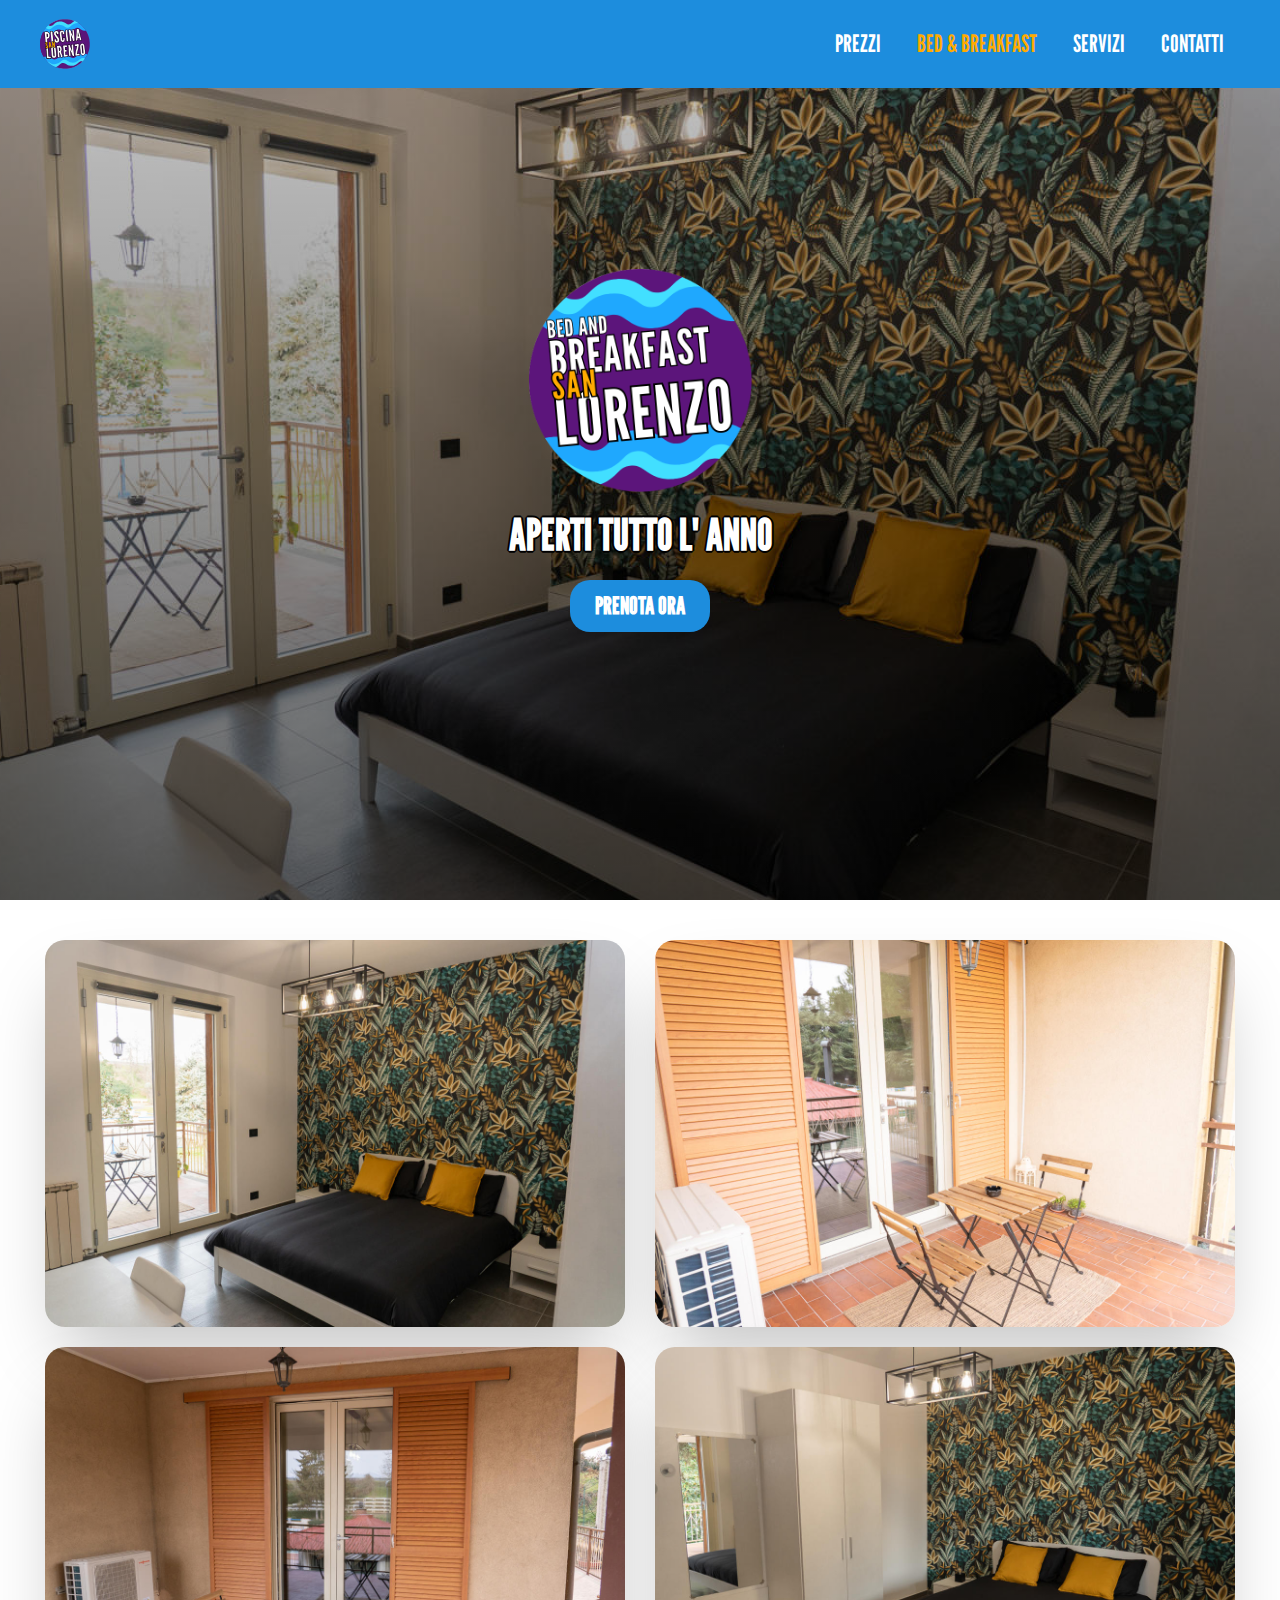
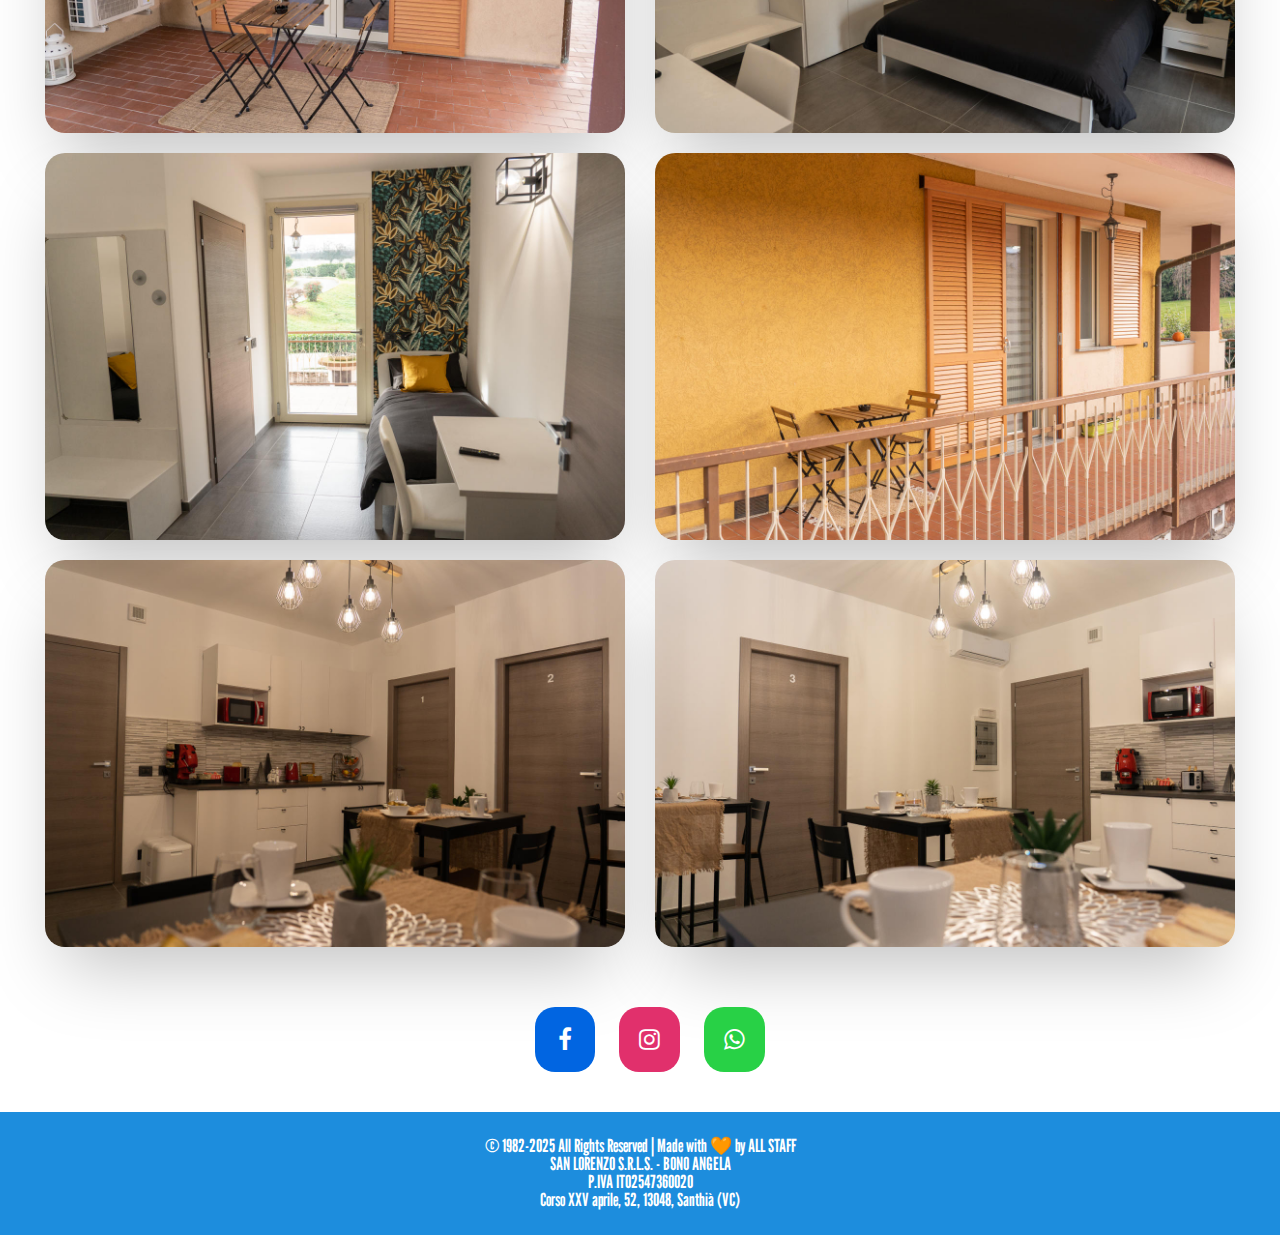
==== page/bnb.html @ 623da56b "Add files via upload" ====
<!DOCTYPE html>
<html lang="en">
<head>
  <meta charset="UTF-8">
  <meta name="viewport" content="width=device-width, initial-scale=1.0">
  <meta http-equiv="X-UA-Compatible" content="ie=edge">
  <title>Bed & Breakfast</title>
  <link rel="icon" type="image/x-icon" href="/static/favicon/favicon.ico">
  <link rel="stylesheet" href="https://cdnjs.cloudflare.com/ajax/libs/font-awesome/4.7.0/css/font-awesome.min.css">
  <link rel="stylesheet" href="/static/css/style.css">
</head>

<body>
  <header class="header">
    <div class="header__content">
      <a class="header__logo" href="/index.html">
        <img src="/static/img/Logo.svg" alt=" PISCINA SAN LORENZO">  
      </a>
      <div class="header__quick">
        <div class="icon-hamburger">
          <span></span>
          <span></span>
        </div>
    </div>
      <ul class="header__menu">
        <li><a href="/page/prezzi.html">PREZZI</a></li>
        <li><a style="color: #FFAB00ff;"href="/page/bnb.html">BED & BREAKFAST</a></li>
        <li><a href="/page/servizi.html">SERVIZI</a></li>
        <li><a href="/page/contatti.html">CONTATTI</a></li>
      </ul>
    </div>
  </header>

  <div class="cover__hero" style="background-image:linear-gradient(to bottom, rgba(0,0,0,0.2), rgba(0,0,0,0.6)), url('/static/img/BnB/Camera_3/C3_1.jpg');">
    <div class="cover__content__hero">
      <div class="grid">
        <div class="col-100 text-center">
          <img src="/static/img/logo/Logo_BnB.png" alt="" class="img-res">
          <h3>APERTI TUTTO L' ANNO</h3>
          <a href="https://www.bed-and-breakfast.it/it/piemonte/piscina-san-lorenzo-santhia/58315?refresh" class="button">PRENOTA ORA</a>
        </div>
      </div>
    </div>
  </div>

  <div class="grid pt-3">
    <div class="col-50">
      <img src="/static/img/BnB/Camera_3/C3_1.jpg" alt="" class="img-res round">
    </div>
    <div class="col-50">
      <img src="/static/img/BnB/Camera_3/C3_2.jpg" alt="" class="img-res round">
    </div>
  </div>
  <div class="grid">
    <div class="col-50">
      <img src="/static/img/BnB/Camera_2/C2_0.jpg" alt="" class="img-res round">
    </div>
    <div class="col-50">
      <img src="/static/img/BnB/Camera_2/C2_3.jpg" alt="" class="img-res round">
    </div>
  </div>
  <div class="grid">
    <div class="col-50">
      <img src="/static/img/BnB/Camera_1/C1_2.jpg" alt="" class="img-res round">
    </div>
    <div class="col-50">
      <img src="/static/img/BnB/Camera_1/C1_5.jpg" alt="" class="img-res round">
    </div>
  </div>
  <div class="grid">
    <div class="col-50">
      <img src="/static/img/BnB/Area_Comune/AC2.jpg" alt="" class="img-res round">
    </div>
    <div class="col-50">
      <img src="/static/img/BnB/Area_Comune/AC1.jpg" alt="" class="img-res round">
    </div>
  </div>

  <div class="grid">
    <div class="col-100 text-center pt-3 pb-3">
      <a href="https://www.facebook.com/PiscinaSanLorenzo/?locale=it_IT" class="button-facebook"><i class="fa fa-facebook"></i></a>
      <a href="https://www.instagram.com/piscina_san_lorenzo/" class="button-instagram"><i class="fa fa-instagram"></i></a>
      <a href="https://api.whatsapp.com/send/?phone=393274658067&text&type=phone_number&app_absent=0"class="button-whatsapp"><i class="fa fa-whatsapp"></i></a>
    </div>
  </div>

  <footer class="footer">
    <div class="grid">
      <div class="col-100 text-center">
        <li>© 1982-2025 All Rights Reserved | Made with &#129505; by ALL STAFF</li>
        <li>SAN LORENZO S.R.L.S. - BONO ANGELA</li>
        <li>P.IVA IT02547360020</li>
        <li>Corso XXV aprile, 52, 13048, Santhià (VC)</li>
      </div>
    </div>
  </footer>

  <script> 
    let item = document.querySelector('.icon-hamburger');
    item.addEventListener("click", function() {
      document.body.classList.toggle('menu-open');
    });
  </script>

</body>
</html>
---- static/css/style.css ----
/* Reset */
body, html{ font-family: 'League Gothic', serif; line-height: 1; font-size: 24px; box-sizing: border-box;margin: 0;padding: 0;}*,*:before,*:after{ box-sizing: border-box; }h1,h2,h3,h4,h5,h6, p, ol, ul{margin: 0 0 1rem 0;padding: 0;}ol,ul{padding-left: 20px;line-height: 1.5;}img{height: auto;}h1{font-size: 4rem;} h2{font-size: 3rem;} h3{font-size: 2rem;} h4{font-size: 1rem;} h5{font-size: 0.8rem;} h6{font-size: 0.6rem;}a{text-decoration:none}

@font-face {
  font-family: League Gothic;
  src: url("/static/font/League_Gothic/LeagueGothic-Regular.ttf");
}

/* ! Color Palette*/

/*
--indigo: #5C157Bff;
--black: #000001ff;
--vivid-sky-blue: #42DFFFff;
--argentinian-blue: #1FA8FEff;
--white: #FEFEFEff;
--orange-web: #FFAB00ff;
*/

/* Menu */
:root { --blu: #1d8ddd; --menu-bg: #1d8ddd; --menu-color: #000001ff;--vivid-sky-blue: #42DFFFff; --argentinian-blue: #1FA8FEff; --white: #fff;  --title: #FFAB00ff; --black: #000001ff;}


.header{ background-color: var(--menu-bg); position: fixed; top:0;  left:0; z-index: 9999; width: 100%; padding: 10px 15px; }
.header__content{max-width: 1200px;width: 100%;margin: 0 auto; display: flex;justify-content: space-between;}

.header__logo,
.header__quick{display: flex; align-items: center;color:var(--menu-color)}
.header__logo img{max-height: 50px;}

.header__menu{padding: 0;margin: 0;}
.header__menu li{display: inline-block;}
.header__menu li a{color:var(--white); display: block;padding: 16px;font-size: 24px;}
.header__menu li a:hover{color: var(--title);}
.header__menu li a:target{color: var(--title);}

@media (max-width: 768px) {
  .header__menu{   
    position: absolute; top:60px; left:0; background-color: var(--menu-bg); width: 100%; height: 100vh;
    height: 0vh; overflow: hidden;transition: all 1s cubic-bezier(.215, .61, .355, 1);
  }

  .header__menu li{width: 100%;border-bottom: 1px solid var(--white)}
  .menu-open .header__menu{height: 100vh;padding: 3%;}

  .icon-hamburger{height: 50px;width: 40px;margin-left: 20px;padding-top: 5px;}
  .icon-hamburger span{height: 2px; width: 30px;background: var(--white);position: relative;display: block;margin-top: 11px;transition: all 0.2s cubic-bezier(.215, .61, .355, 1);}

  .menu-open .icon-hamburger span:nth-child(1){transform: rotate(45deg) translateY(9px);}
  .menu-open .icon-hamburger span:nth-child(2){transform: rotate(-45deg) translateY(-9px);}

  .header__quick{display: flex; justify-content: flex-end; width: 50%;}

}


/* ! Grid System */
.grid { margin: 0 auto; padding: 0 15px; max-width: 1250px; display: flex; flex-flow: row; flex-wrap: wrap;}
.grid--center{justify-content: center;}
.col{ flex: 1;}

[class*='col-'] { position: relative;padding: 0 15px;}
.grid .grid [class*='col-'] {padding: 0px;}

.col-20{ width: 20%; }
.col-25{ width: 25%; }
.col-30{ width: 30%; }
.col-33{ width: 33.33%; }
.col-50{ width: 50%; }
.col-70{ width: 70%; }
.col-80{ width: 80%; }
.col-100{ width: 100%; }

@media (max-width: 991px) {
  .tab-20 { width: 20%; }
  .tab-25 { width: 25%; }
  .tab-33 { width: 33.33%; }
  .tab-50 { width: 50%; }
  .tab-100 { width: 100%; }
}

@media (max-width: 768px) {
  [class*='col-'] { width: 100%;}
  .sma-20 { width: 20%; }
  .sma-25 { width: 25%; }
  .sma-33 { width: 33.33%; }
  .sma-50 { width: 50%; }
  .sma-100 { width: 100%; }
}


/* ! Title System */
h1, .text-1 {font-size: 3.5rem;margin-bottom:0.5rem}
h2, .text-2 {font-size: 2.4rem;margin-bottom:1rem}
h3, .text-3  {font-size: 1.8rem;margin-bottom:1rem}
h4, p, .text-4 {font-size: 1.2rem;margin-bottom:1rem; line-height: 1.5;}
a{color: var(--title)}

/* ! Button System */
.button { 
  font-size: 1rem; text-transform: uppercase; background: var(--menu-bg); color:var(--white); 
  text-decoration: none;padding: 14px 25px; display: inline-block;
  border-radius: 20px; font-weight: 700;
}  

.button:hover{
  background: var(--argentinian-blue); 
}

.button-small { 
  font-size: 1rem; text-transform: uppercase; background: var(--menu-bg); color:var(--white); 
  text-decoration: none;padding: 10px 20px; display: inline-block;
  border-radius: 20px; font-weight: 700;
} 

.button-whatsapp{  font-size: 1rem; text-transform: uppercase; background: #28D146; color:var(--white); 
  text-decoration: none;padding: 20px 20px; display: inline-block;
  border-radius: 20px; font-weight: 700; margin-left: 20px;

}
.button-instagram{  font-size: 1rem; text-transform: uppercase; background: #E1306C; color:var(--white); 
  text-decoration: none;padding: 20px 20px; display: inline-block;
  border-radius: 20px; font-weight: 700; margin-left: 20px;

}
.button-facebook{  font-size: 1rem; text-transform: uppercase; background: #0165E1; color:var(--white); 
  text-decoration: none;padding: 20px 23px; display: inline-block;
  border-radius: 20px; font-weight: 700; margin-left: 20px;

}

.button-whatsapp:hover,.button-facebook:hover,.button-instagram:hover{
  opacity: 0.7;
}

/* ! Helpers  */
.mt-0{margin-top: 0 }
.mt-1{margin-top: 10px}
.mt-2{margin-top: 20px}
.mt-3{margin-top: 40px}
.mt-4{margin-top: 100px }

.mb-0{margin-bottom: 0}
.mb-1{margin-bottom: 10px}
.mb-2{margin-bottom: 20px}
.mb-3{margin-bottom: 40px}
.mb-4{margin-bottom: 100px}

.p-0{padding: 0}
.p-1{padding: 10px}
.p-2{padding: 20px}
.p-3{padding: 40px}
.p-4{padding: 100px}

.pt-1{padding-top: 10px;}
.pt-3{padding-top: 20px;}
.pt-3{padding-top: 40px;}
.pt-4{padding-top: 15vh;}

.pb-1{padding-bottom: 10px;}
.pb-2{padding-bottom: 20px;}
.pb-3{padding-bottom: 40px;}
.pb-4{padding-bottom: 15vh;}

.text-center { text-align: center; }
.text-right { text-align: right; }
.text-left { text-align: left; }
.img-res { width: 100%; height: auto; margin-bottom: 20px;vertical-align: middle;}


/* ! Cover */
.cover__hero{ 
  text-align: center; padding:10px; margin:0px; min-height:100vh; width:100%; 
  display:flex; flex-direction:column; justify-content:center; 
  background-position: center center; background-size:cover;
}
.cover__hero * {color:var(--white)}
.cover__content__hero h1{color:var(--title); text-shadow: 2px 0 var(--black), -2px 0 var(--black), 0 2px var(--black), 0 -2px var(--black),  1px 1px var(--black), -1px -1px var(--black), 1px -1px var(--black), -1px 1px var(--black); }
.cover__content__hero h2{color:var(--menu-bg); text-shadow: 2px 0 var(--black), -2px 0 var(--black), 0 2px var(--black), 0 -2px var(--black),  1px 1px var(--black), -1px -1px var(--black), 1px -1px var(--black), -1px 1px var(--black); }
.cover__content__hero h3{text-shadow: 2px 0 var(--black), -2px 0 var(--black), 0 2px var(--black), 0 -2px var(--black),  1px 1px var(--black), -1px -1px var(--black), 1px -1px var(--black), -1px 1px var(--black); }
.cover__content__hero img{max-height: 25vh; max-width: 25vh;}


.cover__card{ 
  text-align: center; padding:10px; margin:0px; min-height:60vh; width:100%; 
  display:flex; flex-direction:column; justify-content:center; 
  background-position: center center; background-size:cover; margin-bottom: 20px;
}
.cover__card h3{color:var(--white);text-shadow: 2px 0 var(--black), -2px 0 var(--black), 0 2px var(--black), 0 -2px var(--black),  1px 1px var(--black), -1px -1px var(--black), 1px -1px var(--black), -1px 1px var(--black); }


.cover{ 
  text-align: center; padding:10px; margin:0px; min-height:35vh; width:100%; 
  display:flex; flex-direction:column; justify-content:center; 
  background-position: center center; background-size:cover; margin-bottom: 20px;
}
.cover * {color:var(--white);}
.cover__content {padding-top: 15vh;}
.cover__content h2{text-shadow: 2px 0 var(--black), -2px 0 var(--black), 0 2px var(--black), 0 -2px var(--black),  1px 1px var(--black), -1px -1px var(--black), 1px -1px var(--black), -1px 1px var(--black); }
.cover__content h3{text-shadow: 2px 0 var(--black), -2px 0 var(--black), 0 2px var(--black), 0 -2px var(--black),  1px 1px var(--black), -1px -1px var(--black), 1px -1px var(--black), -1px 1px var(--black); }


/* ! Card */
.card{padding:20px;	box-shadow: 0 1.5rem 3rem -0.75rem hsla(0, 0%, 0%, 0.25);
border-radius: 20px;overflow: hidden;margin: 0 15px 30px 15px; min-height: 450px}
.card__img{min-height:400px;display: block;background-position: center center; background-size:cover;margin: -20px -20px 20px -20px;}

.box{  text-align: center; padding:10px; margin:10px; min-height:10px; display:flex; flex-direction:column; justify-content:center ;}

/* ! Table */
#customers {
  border-collapse: collapse;
  width: 100%;
}

#customers td, #customers th {
  text-transform: uppercase;
  font-size: 28px;
  border: 1px solid #ddd;
  padding: 8px;
}

#customers th {
  padding-top: 12px;
  padding-bottom: 12px;
  text-align: left;
  text-transform: uppercase;
  background-color: #3a944a;
  color: white;
}

/* ! Google-maps */
iframe {
  border:0;
  box-shadow: 0 1.5rem 3rem -0.75rem hsla(0, 0%, 0%, 0.25);
  border-radius: 20px;
  width: 100%;
  height: 50vh;
}

/* ! Footer */
.footer{ background: var(--menu-bg); padding: 2%; color: var(--white) }
.footer .grid li{list-style: none;font-size: 18px;}

/* Helpers - Utility */
.img-round{ border-radius: 50%;}
.round{border-radius: 20px;	box-shadow: 0 1.5rem 3rem -0.75rem hsla(0, 0%, 0%, 0.25);}
.img-small{height: 270px;object-fit: cover;}
.ionicon{width: 20px;height: 20px;margin: 10px;}
.font-normal{font-weight: 400;}
.relative{position: relative;}
.overflow-h{overflow: hidden;}
.spacer{height: 10vh;}

/* ! Slider */
.container {
	padding: 0px;
}

.slider-wrapper {
	position: relative;
	max-width: 48rem;
	margin: 0 auto;
}

.slider {
	display: flex;
	aspect-ratio: 16 / 9;
	overflow-x: auto;
	scroll-snap-type: x mandatory;
	scroll-behavior: smooth;
	box-shadow: 0 1.5rem 3rem -0.75rem hsla(0, 0%, 0%, 0.25);
	border-radius: 20px;
	-ms-overflow-style: none; /* Hide scrollbar IE and Edge */
	scrollbar-width: none; /* Hide scrollbar Firefox */
}

/* Hide scrollbar for Chrome, Safari and Opera */
.slider::-webkit-scrollbar {
	display: none;
}

.slider img {
	flex: 1 0 100%;
	scroll-snap-align: start;
	object-fit: cover;
}

.slider-nav {
	display: flex;
	column-gap: 1rem;
	position: absolute;
	bottom: 1.25rem;
	left: 50%;
	transform: translateX(-50%);
	z-index: 1;
}

.slider-nav a {
	width: 0.5rem;
	height: 0.5rem;
	border-radius: 50%;
	background-color: #fff;
	opacity: 0.75;
	transition: opacity ease 250ms;
}

.slider-nav a:hover {
	opacity: 1;
}
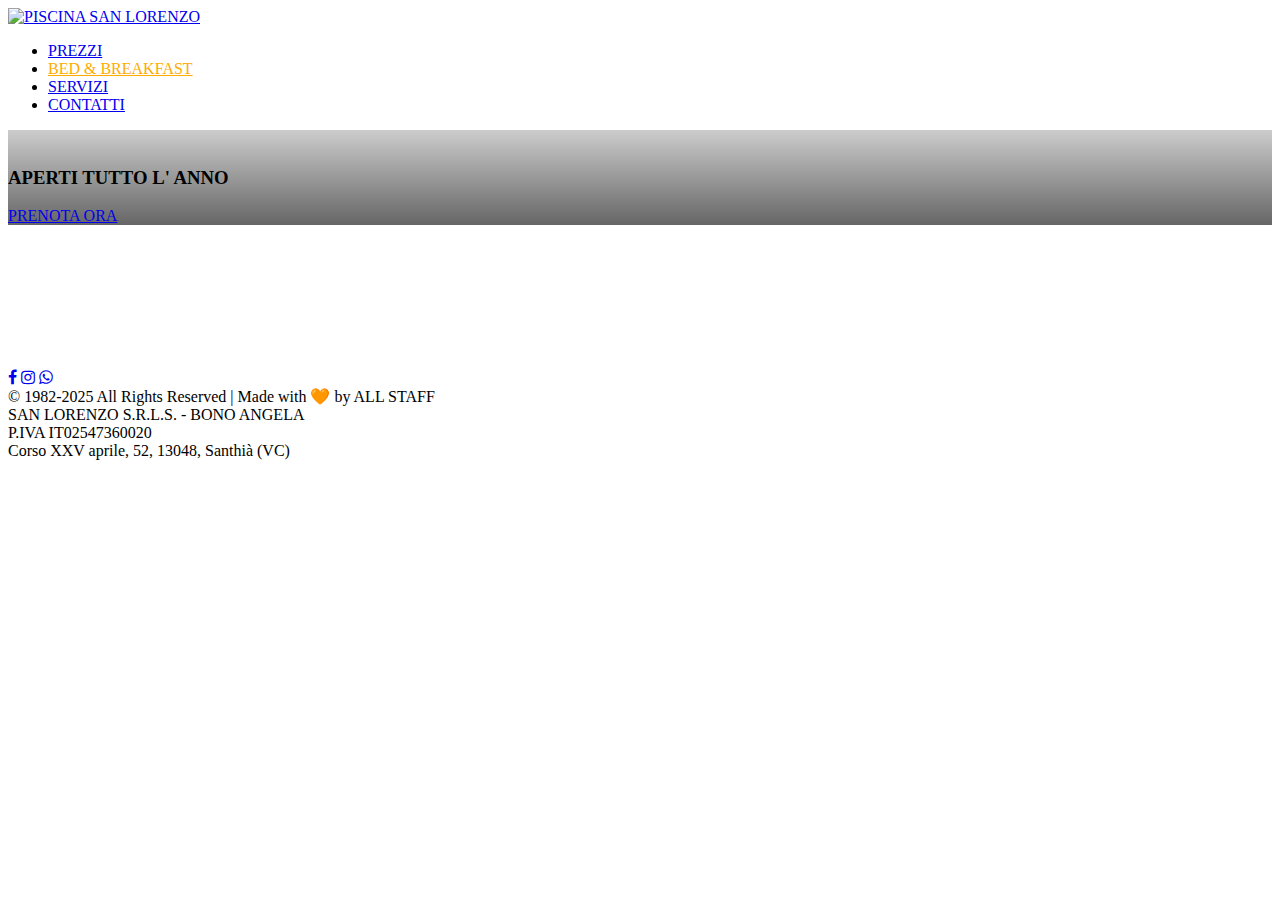
==== commit 434f73c5: "Update bnb.html" ====
--- a/page/bnb.html
+++ b/page/bnb.html
@@ -5,16 +5,16 @@
   <meta name="viewport" content="width=device-width, initial-scale=1.0">
   <meta http-equiv="X-UA-Compatible" content="ie=edge">
   <title>Bed & Breakfast</title>
-  <link rel="icon" type="image/x-icon" href="/static/favicon/favicon.ico">
+  <link rel="icon" type="image/x-icon" href="/website/static/favicon/favicon.ico">
   <link rel="stylesheet" href="https://cdnjs.cloudflare.com/ajax/libs/font-awesome/4.7.0/css/font-awesome.min.css">
-  <link rel="stylesheet" href="/static/css/style.css">
+  <link rel="stylesheet" href="/website/static/css/style.css">
 </head>
 
 <body>
   <header class="header">
     <div class="header__content">
       <a class="header__logo" href="/index.html">
-        <img src="/static/img/Logo.svg" alt=" PISCINA SAN LORENZO">  
+        <img src="/website/static/img/Logo.svg" alt=" PISCINA SAN LORENZO">  
       </a>
       <div class="header__quick">
         <div class="icon-hamburger">
@@ -23,19 +23,19 @@
         </div>
     </div>
       <ul class="header__menu">
-        <li><a href="/page/prezzi.html">PREZZI</a></li>
-        <li><a style="color: #FFAB00ff;"href="/page/bnb.html">BED & BREAKFAST</a></li>
-        <li><a href="/page/servizi.html">SERVIZI</a></li>
-        <li><a href="/page/contatti.html">CONTATTI</a></li>
+        <li><a href="/website/page/prezzi.html">PREZZI</a></li>
+        <li><a style="color: #FFAB00ff;"href="/website/page/bnb.html">BED & BREAKFAST</a></li>
+        <li><a href="/website/page/servizi.html">SERVIZI</a></li>
+        <li><a href="/website/page/contatti.html">CONTATTI</a></li>
       </ul>
     </div>
   </header>
 
-  <div class="cover__hero" style="background-image:linear-gradient(to bottom, rgba(0,0,0,0.2), rgba(0,0,0,0.6)), url('/static/img/BnB/Camera_3/C3_1.jpg');">
+  <div class="cover__hero" style="background-image:linear-gradient(to bottom, rgba(0,0,0,0.2), rgba(0,0,0,0.6)), url('/website/static/img/BnB/Camera_3/C3_1.jpg');">
     <div class="cover__content__hero">
       <div class="grid">
         <div class="col-100 text-center">
-          <img src="/static/img/logo/Logo_BnB.png" alt="" class="img-res">
+          <img src="/website/static/img/logo/Logo_BnB.png" alt="" class="img-res">
           <h3>APERTI TUTTO L' ANNO</h3>
           <a href="https://www.bed-and-breakfast.it/it/piemonte/piscina-san-lorenzo-santhia/58315?refresh" class="button">PRENOTA ORA</a>
         </div>
@@ -45,34 +45,34 @@
 
   <div class="grid pt-3">
     <div class="col-50">
-      <img src="/static/img/BnB/Camera_3/C3_1.jpg" alt="" class="img-res round">
+      <img src="/website/static/img/BnB/Camera_3/C3_1.jpg" alt="" class="img-res round">
     </div>
     <div class="col-50">
-      <img src="/static/img/BnB/Camera_3/C3_2.jpg" alt="" class="img-res round">
+      <img src="/website/static/img/BnB/Camera_3/C3_2.jpg" alt="" class="img-res round">
     </div>
   </div>
   <div class="grid">
     <div class="col-50">
-      <img src="/static/img/BnB/Camera_2/C2_0.jpg" alt="" class="img-res round">
+      <img src="/website/static/img/BnB/Camera_2/C2_0.jpg" alt="" class="img-res round">
     </div>
     <div class="col-50">
-      <img src="/static/img/BnB/Camera_2/C2_3.jpg" alt="" class="img-res round">
+      <img src="/website/static/img/BnB/Camera_2/C2_3.jpg" alt="" class="img-res round">
     </div>
   </div>
   <div class="grid">
     <div class="col-50">
-      <img src="/static/img/BnB/Camera_1/C1_2.jpg" alt="" class="img-res round">
+      <img src="/website/static/img/BnB/Camera_1/C1_2.jpg" alt="" class="img-res round">
     </div>
     <div class="col-50">
-      <img src="/static/img/BnB/Camera_1/C1_5.jpg" alt="" class="img-res round">
+      <img src="/website/static/img/BnB/Camera_1/C1_5.jpg" alt="" class="img-res round">
     </div>
   </div>
   <div class="grid">
     <div class="col-50">
-      <img src="/static/img/BnB/Area_Comune/AC2.jpg" alt="" class="img-res round">
+      <img src="/website/static/img/BnB/Area_Comune/AC2.jpg" alt="" class="img-res round">
     </div>
     <div class="col-50">
-      <img src="/static/img/BnB/Area_Comune/AC1.jpg" alt="" class="img-res round">
+      <img src="/website/static/img/BnB/Area_Comune/AC1.jpg" alt="" class="img-res round">
     </div>
   </div>
 
@@ -103,4 +103,4 @@
   </script>
 
 </body>
-</html>+</html>
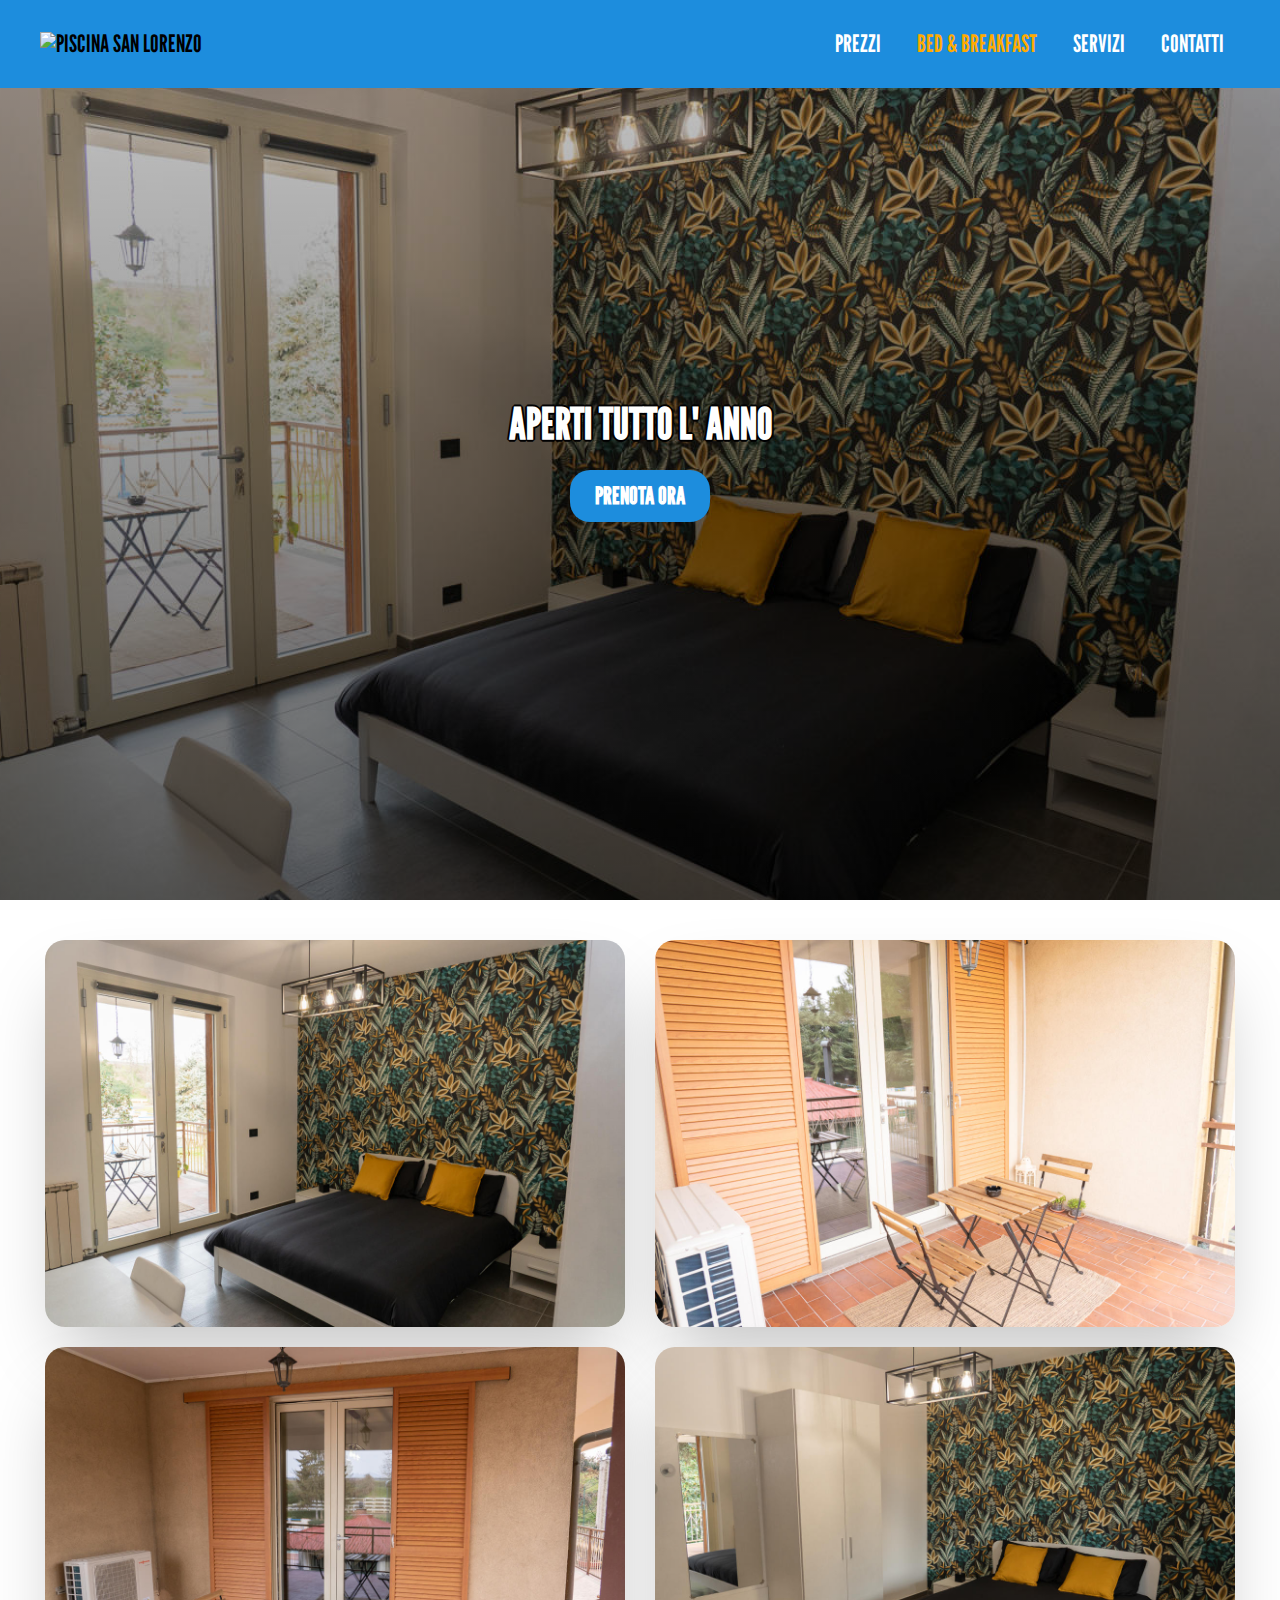
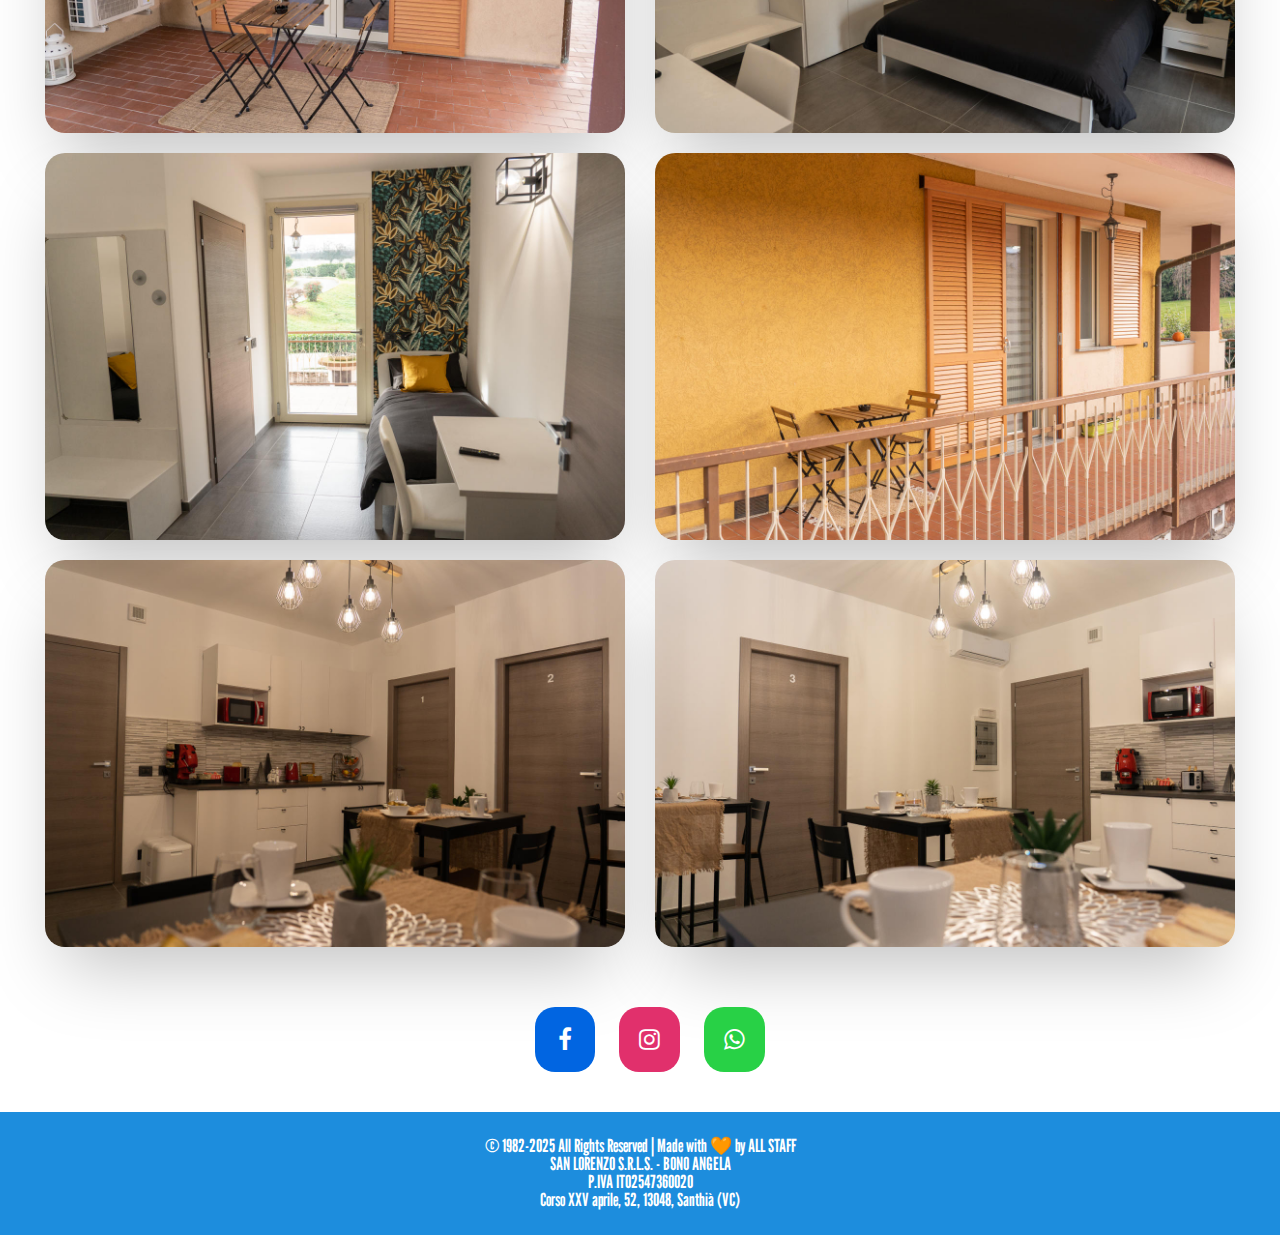
==== commit 0dc03732: "Update bnb.html" ====
--- a/page/bnb.html
+++ b/page/bnb.html
@@ -5,9 +5,9 @@
   <meta name="viewport" content="width=device-width, initial-scale=1.0">
   <meta http-equiv="X-UA-Compatible" content="ie=edge">
   <title>Bed & Breakfast</title>
-  <link rel="icon" type="image/x-icon" href="/website/static/favicon/favicon.ico">
+  <link rel="icon" type="image/x-icon" href="/static/favicon/favicon.ico">
   <link rel="stylesheet" href="https://cdnjs.cloudflare.com/ajax/libs/font-awesome/4.7.0/css/font-awesome.min.css">
-  <link rel="stylesheet" href="/website/static/css/style.css">
+  <link rel="stylesheet" href="/static/css/style.css">
 </head>
 
 <body>
@@ -23,15 +23,15 @@
         </div>
     </div>
       <ul class="header__menu">
-        <li><a href="/website/page/prezzi.html">PREZZI</a></li>
-        <li><a style="color: #FFAB00ff;"href="/website/page/bnb.html">BED & BREAKFAST</a></li>
-        <li><a href="/website/page/servizi.html">SERVIZI</a></li>
-        <li><a href="/website/page/contatti.html">CONTATTI</a></li>
+        <li><a href="/page/prezzi.html">PREZZI</a></li>
+        <li><a style="color: #FFAB00ff;"href="/page/bnb.html">BED & BREAKFAST</a></li>
+        <li><a href="/page/servizi.html">SERVIZI</a></li>
+        <li><a href="/page/contatti.html">CONTATTI</a></li>
       </ul>
     </div>
   </header>
 
-  <div class="cover__hero" style="background-image:linear-gradient(to bottom, rgba(0,0,0,0.2), rgba(0,0,0,0.6)), url('/website/static/img/BnB/Camera_3/C3_1.jpg');">
+  <div class="cover__hero" style="background-image:linear-gradient(to bottom, rgba(0,0,0,0.2), rgba(0,0,0,0.6)), url('/static/img/BnB/Camera_3/C3_1.jpg');">
     <div class="cover__content__hero">
       <div class="grid">
         <div class="col-100 text-center">
@@ -45,34 +45,34 @@
 
   <div class="grid pt-3">
     <div class="col-50">
-      <img src="/website/static/img/BnB/Camera_3/C3_1.jpg" alt="" class="img-res round">
+      <img src="/static/img/BnB/Camera_3/C3_1.jpg" alt="" class="img-res round">
     </div>
     <div class="col-50">
-      <img src="/website/static/img/BnB/Camera_3/C3_2.jpg" alt="" class="img-res round">
+      <img src="/static/img/BnB/Camera_3/C3_2.jpg" alt="" class="img-res round">
     </div>
   </div>
   <div class="grid">
     <div class="col-50">
-      <img src="/website/static/img/BnB/Camera_2/C2_0.jpg" alt="" class="img-res round">
+      <img src="/static/img/BnB/Camera_2/C2_0.jpg" alt="" class="img-res round">
     </div>
     <div class="col-50">
-      <img src="/website/static/img/BnB/Camera_2/C2_3.jpg" alt="" class="img-res round">
+      <img src="/static/img/BnB/Camera_2/C2_3.jpg" alt="" class="img-res round">
     </div>
   </div>
   <div class="grid">
     <div class="col-50">
-      <img src="/website/static/img/BnB/Camera_1/C1_2.jpg" alt="" class="img-res round">
+      <img src="/static/img/BnB/Camera_1/C1_2.jpg" alt="" class="img-res round">
     </div>
     <div class="col-50">
-      <img src="/website/static/img/BnB/Camera_1/C1_5.jpg" alt="" class="img-res round">
+      <img src="/static/img/BnB/Camera_1/C1_5.jpg" alt="" class="img-res round">
     </div>
   </div>
   <div class="grid">
     <div class="col-50">
-      <img src="/website/static/img/BnB/Area_Comune/AC2.jpg" alt="" class="img-res round">
+      <img src="/static/img/BnB/Area_Comune/AC2.jpg" alt="" class="img-res round">
     </div>
     <div class="col-50">
-      <img src="/website/static/img/BnB/Area_Comune/AC1.jpg" alt="" class="img-res round">
+      <img src="/static/img/BnB/Area_Comune/AC1.jpg" alt="" class="img-res round">
     </div>
   </div>
 
--- a/static/css/style.css
+++ b/static/css/style.css
@@ -0,0 +1,310 @@
+/* Reset */
+body, html{ font-family: 'League Gothic', serif; line-height: 1; font-size: 24px; box-sizing: border-box;margin: 0;padding: 0;}*,*:before,*:after{ box-sizing: border-box; }h1,h2,h3,h4,h5,h6, p, ol, ul{margin: 0 0 1rem 0;padding: 0;}ol,ul{padding-left: 20px;line-height: 1.5;}img{height: auto;}h1{font-size: 4rem;} h2{font-size: 3rem;} h3{font-size: 2rem;} h4{font-size: 1rem;} h5{font-size: 0.8rem;} h6{font-size: 0.6rem;}a{text-decoration:none}
+
+@font-face {
+  font-family: League Gothic;
+  src: url("/static/font/League_Gothic/LeagueGothic-Regular.ttf");
+}
+
+/* ! Color Palette*/
+
+/*
+--indigo: #5C157Bff;
+--black: #000001ff;
+--vivid-sky-blue: #42DFFFff;
+--argentinian-blue: #1FA8FEff;
+--white: #FEFEFEff;
+--orange-web: #FFAB00ff;
+*/
+
+/* Menu */
+:root { --blu: #1d8ddd; --menu-bg: #1d8ddd; --menu-color: #000001ff;--vivid-sky-blue: #42DFFFff; --argentinian-blue: #1FA8FEff; --white: #fff;  --title: #FFAB00ff; --black: #000001ff;}
+
+
+.header{ background-color: var(--menu-bg); position: fixed; top:0;  left:0; z-index: 9999; width: 100%; padding: 10px 15px; }
+.header__content{max-width: 1200px;width: 100%;margin: 0 auto; display: flex;justify-content: space-between;}
+
+.header__logo,
+.header__quick{display: flex; align-items: center;color:var(--menu-color)}
+.header__logo img{max-height: 50px;}
+
+.header__menu{padding: 0;margin: 0;}
+.header__menu li{display: inline-block;}
+.header__menu li a{color:var(--white); display: block;padding: 16px;font-size: 24px;}
+.header__menu li a:hover{color: var(--title);}
+.header__menu li a:target{color: var(--title);}
+
+@media (max-width: 768px) {
+  .header__menu{   
+    position: absolute; top:60px; left:0; background-color: var(--menu-bg); width: 100%; height: 100vh;
+    height: 0vh; overflow: hidden;transition: all 1s cubic-bezier(.215, .61, .355, 1);
+  }
+
+  .header__menu li{width: 100%;border-bottom: 1px solid var(--white)}
+  .menu-open .header__menu{height: 100vh;padding: 3%;}
+
+  .icon-hamburger{height: 50px;width: 40px;margin-left: 20px;padding-top: 5px;}
+  .icon-hamburger span{height: 2px; width: 30px;background: var(--white);position: relative;display: block;margin-top: 11px;transition: all 0.2s cubic-bezier(.215, .61, .355, 1);}
+
+  .menu-open .icon-hamburger span:nth-child(1){transform: rotate(45deg) translateY(9px);}
+  .menu-open .icon-hamburger span:nth-child(2){transform: rotate(-45deg) translateY(-9px);}
+
+  .header__quick{display: flex; justify-content: flex-end; width: 50%;}
+
+}
+
+
+/* ! Grid System */
+.grid { margin: 0 auto; padding: 0 15px; max-width: 1250px; display: flex; flex-flow: row; flex-wrap: wrap;}
+.grid--center{justify-content: center;}
+.col{ flex: 1;}
+
+[class*='col-'] { position: relative;padding: 0 15px;}
+.grid .grid [class*='col-'] {padding: 0px;}
+
+.col-20{ width: 20%; }
+.col-25{ width: 25%; }
+.col-30{ width: 30%; }
+.col-33{ width: 33.33%; }
+.col-50{ width: 50%; }
+.col-70{ width: 70%; }
+.col-80{ width: 80%; }
+.col-100{ width: 100%; }
+
+@media (max-width: 991px) {
+  .tab-20 { width: 20%; }
+  .tab-25 { width: 25%; }
+  .tab-33 { width: 33.33%; }
+  .tab-50 { width: 50%; }
+  .tab-100 { width: 100%; }
+}
+
+@media (max-width: 768px) {
+  [class*='col-'] { width: 100%;}
+  .sma-20 { width: 20%; }
+  .sma-25 { width: 25%; }
+  .sma-33 { width: 33.33%; }
+  .sma-50 { width: 50%; }
+  .sma-100 { width: 100%; }
+}
+
+
+/* ! Title System */
+h1, .text-1 {font-size: 3.5rem;margin-bottom:0.5rem}
+h2, .text-2 {font-size: 2.4rem;margin-bottom:1rem}
+h3, .text-3  {font-size: 1.8rem;margin-bottom:1rem}
+h4, p, .text-4 {font-size: 1.2rem;margin-bottom:1rem; line-height: 1.5;}
+a{color: var(--title)}
+
+/* ! Button System */
+.button { 
+  font-size: 1rem; text-transform: uppercase; background: var(--menu-bg); color:var(--white); 
+  text-decoration: none;padding: 14px 25px; display: inline-block;
+  border-radius: 20px; font-weight: 700;
+}  
+
+.button:hover{
+  background: var(--argentinian-blue); 
+}
+
+.button-small { 
+  font-size: 1rem; text-transform: uppercase; background: var(--menu-bg); color:var(--white); 
+  text-decoration: none;padding: 10px 20px; display: inline-block;
+  border-radius: 20px; font-weight: 700;
+} 
+
+.button-whatsapp{  font-size: 1rem; text-transform: uppercase; background: #28D146; color:var(--white); 
+  text-decoration: none;padding: 20px 20px; display: inline-block;
+  border-radius: 20px; font-weight: 700; margin-left: 20px;
+
+}
+.button-instagram{  font-size: 1rem; text-transform: uppercase; background: #E1306C; color:var(--white); 
+  text-decoration: none;padding: 20px 20px; display: inline-block;
+  border-radius: 20px; font-weight: 700; margin-left: 20px;
+
+}
+.button-facebook{  font-size: 1rem; text-transform: uppercase; background: #0165E1; color:var(--white); 
+  text-decoration: none;padding: 20px 23px; display: inline-block;
+  border-radius: 20px; font-weight: 700; margin-left: 20px;
+
+}
+
+.button-whatsapp:hover,.button-facebook:hover,.button-instagram:hover{
+  opacity: 0.7;
+}
+
+/* ! Helpers  */
+.mt-0{margin-top: 0 }
+.mt-1{margin-top: 10px}
+.mt-2{margin-top: 20px}
+.mt-3{margin-top: 40px}
+.mt-4{margin-top: 100px }
+
+.mb-0{margin-bottom: 0}
+.mb-1{margin-bottom: 10px}
+.mb-2{margin-bottom: 20px}
+.mb-3{margin-bottom: 40px}
+.mb-4{margin-bottom: 100px}
+
+.p-0{padding: 0}
+.p-1{padding: 10px}
+.p-2{padding: 20px}
+.p-3{padding: 40px}
+.p-4{padding: 100px}
+
+.pt-1{padding-top: 10px;}
+.pt-3{padding-top: 20px;}
+.pt-3{padding-top: 40px;}
+.pt-4{padding-top: 15vh;}
+
+.pb-1{padding-bottom: 10px;}
+.pb-2{padding-bottom: 20px;}
+.pb-3{padding-bottom: 40px;}
+.pb-4{padding-bottom: 15vh;}
+
+.text-center { text-align: center; }
+.text-right { text-align: right; }
+.text-left { text-align: left; }
+.img-res { width: 100%; height: auto; margin-bottom: 20px;vertical-align: middle;}
+
+
+/* ! Cover */
+.cover__hero{ 
+  text-align: center; padding:10px; margin:0px; min-height:100vh; width:100%; 
+  display:flex; flex-direction:column; justify-content:center; 
+  background-position: center center; background-size:cover;
+}
+.cover__hero * {color:var(--white)}
+.cover__content__hero h1{color:var(--title); text-shadow: 2px 0 var(--black), -2px 0 var(--black), 0 2px var(--black), 0 -2px var(--black),  1px 1px var(--black), -1px -1px var(--black), 1px -1px var(--black), -1px 1px var(--black); }
+.cover__content__hero h2{color:var(--menu-bg); text-shadow: 2px 0 var(--black), -2px 0 var(--black), 0 2px var(--black), 0 -2px var(--black),  1px 1px var(--black), -1px -1px var(--black), 1px -1px var(--black), -1px 1px var(--black); }
+.cover__content__hero h3{text-shadow: 2px 0 var(--black), -2px 0 var(--black), 0 2px var(--black), 0 -2px var(--black),  1px 1px var(--black), -1px -1px var(--black), 1px -1px var(--black), -1px 1px var(--black); }
+.cover__content__hero img{max-height: 25vh; max-width: 25vh;}
+
+
+.cover__card{ 
+  text-align: center; padding:10px; margin:0px; min-height:60vh; width:100%; 
+  display:flex; flex-direction:column; justify-content:center; 
+  background-position: center center; background-size:cover; margin-bottom: 20px;
+}
+.cover__card h3{color:var(--white);text-shadow: 2px 0 var(--black), -2px 0 var(--black), 0 2px var(--black), 0 -2px var(--black),  1px 1px var(--black), -1px -1px var(--black), 1px -1px var(--black), -1px 1px var(--black); }
+
+
+.cover{ 
+  text-align: center; padding:10px; margin:0px; min-height:35vh; width:100%; 
+  display:flex; flex-direction:column; justify-content:center; 
+  background-position: center center; background-size:cover; margin-bottom: 20px;
+}
+.cover * {color:var(--white);}
+.cover__content {padding-top: 15vh;}
+.cover__content h2{text-shadow: 2px 0 var(--black), -2px 0 var(--black), 0 2px var(--black), 0 -2px var(--black),  1px 1px var(--black), -1px -1px var(--black), 1px -1px var(--black), -1px 1px var(--black); }
+.cover__content h3{text-shadow: 2px 0 var(--black), -2px 0 var(--black), 0 2px var(--black), 0 -2px var(--black),  1px 1px var(--black), -1px -1px var(--black), 1px -1px var(--black), -1px 1px var(--black); }
+
+
+/* ! Card */
+.card{padding:20px;	box-shadow: 0 1.5rem 3rem -0.75rem hsla(0, 0%, 0%, 0.25);
+border-radius: 20px;overflow: hidden;margin: 0 15px 30px 15px; min-height: 450px}
+.card__img{min-height:400px;display: block;background-position: center center; background-size:cover;margin: -20px -20px 20px -20px;}
+
+.box{  text-align: center; padding:10px; margin:10px; min-height:10px; display:flex; flex-direction:column; justify-content:center ;}
+
+/* ! Table */
+#customers {
+  border-collapse: collapse;
+  width: 100%;
+}
+
+#customers td, #customers th {
+  text-transform: uppercase;
+  font-size: 28px;
+  border: 1px solid #ddd;
+  padding: 8px;
+}
+
+#customers th {
+  padding-top: 12px;
+  padding-bottom: 12px;
+  text-align: left;
+  text-transform: uppercase;
+  background-color: #3a944a;
+  color: white;
+}
+
+/* ! Google-maps */
+iframe {
+  border:0;
+  box-shadow: 0 1.5rem 3rem -0.75rem hsla(0, 0%, 0%, 0.25);
+  border-radius: 20px;
+  width: 100%;
+  height: 50vh;
+}
+
+/* ! Footer */
+.footer{ background: var(--menu-bg); padding: 2%; color: var(--white) }
+.footer .grid li{list-style: none;font-size: 18px;}
+
+/* Helpers - Utility */
+.img-round{ border-radius: 50%;}
+.round{border-radius: 20px;	box-shadow: 0 1.5rem 3rem -0.75rem hsla(0, 0%, 0%, 0.25);}
+.img-small{height: 270px;object-fit: cover;}
+.ionicon{width: 20px;height: 20px;margin: 10px;}
+.font-normal{font-weight: 400;}
+.relative{position: relative;}
+.overflow-h{overflow: hidden;}
+.spacer{height: 10vh;}
+
+/* ! Slider */
+.container {
+	padding: 0px;
+}
+
+.slider-wrapper {
+	position: relative;
+	max-width: 48rem;
+	margin: 0 auto;
+}
+
+.slider {
+	display: flex;
+	aspect-ratio: 16 / 9;
+	overflow-x: auto;
+	scroll-snap-type: x mandatory;
+	scroll-behavior: smooth;
+	box-shadow: 0 1.5rem 3rem -0.75rem hsla(0, 0%, 0%, 0.25);
+	border-radius: 20px;
+	-ms-overflow-style: none; /* Hide scrollbar IE and Edge */
+	scrollbar-width: none; /* Hide scrollbar Firefox */
+}
+
+/* Hide scrollbar for Chrome, Safari and Opera */
+.slider::-webkit-scrollbar {
+	display: none;
+}
+
+.slider img {
+	flex: 1 0 100%;
+	scroll-snap-align: start;
+	object-fit: cover;
+}
+
+.slider-nav {
+	display: flex;
+	column-gap: 1rem;
+	position: absolute;
+	bottom: 1.25rem;
+	left: 50%;
+	transform: translateX(-50%);
+	z-index: 1;
+}
+
+.slider-nav a {
+	width: 0.5rem;
+	height: 0.5rem;
+	border-radius: 50%;
+	background-color: #fff;
+	opacity: 0.75;
+	transition: opacity ease 250ms;
+}
+
+.slider-nav a:hover {
+	opacity: 1;
+}
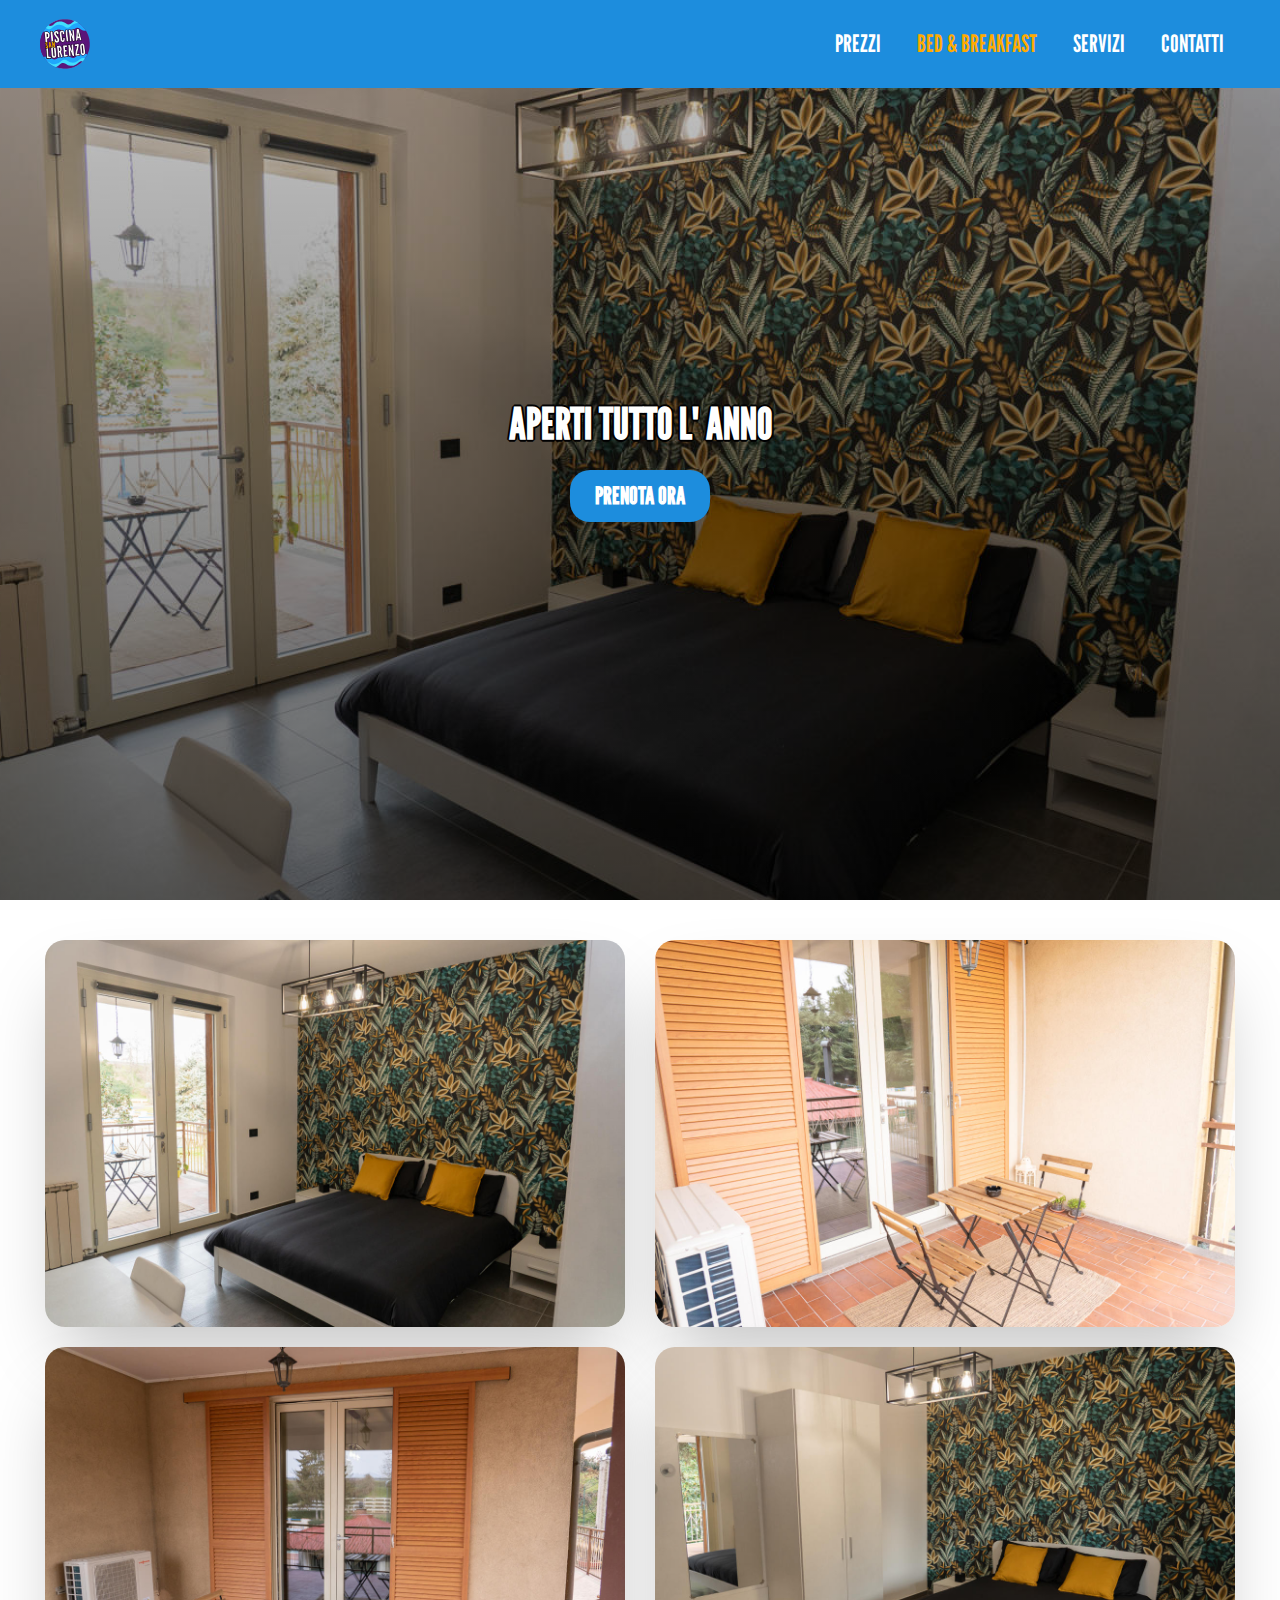
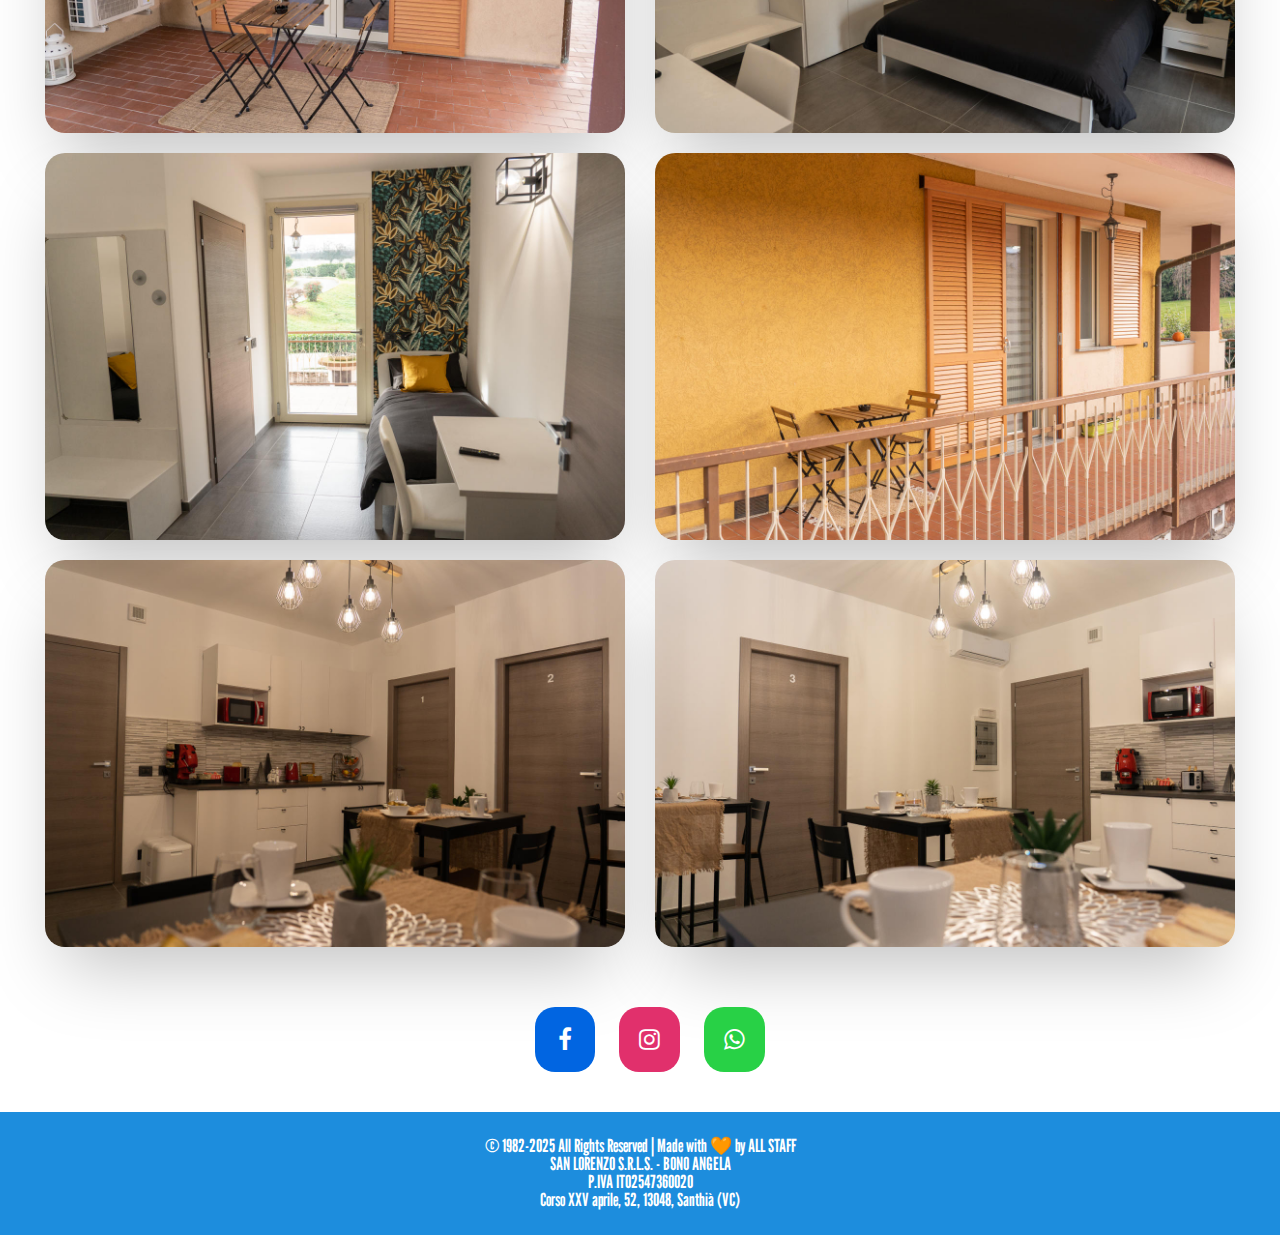
==== commit 56828242: "Update bnb.html" ====
--- a/page/bnb.html
+++ b/page/bnb.html
@@ -14,7 +14,7 @@
   <header class="header">
     <div class="header__content">
       <a class="header__logo" href="/index.html">
-        <img src="/website/static/img/Logo.svg" alt=" PISCINA SAN LORENZO">  
+        <img src="/static/img/Logo.svg" alt=" PISCINA SAN LORENZO">  
       </a>
       <div class="header__quick">
         <div class="icon-hamburger">
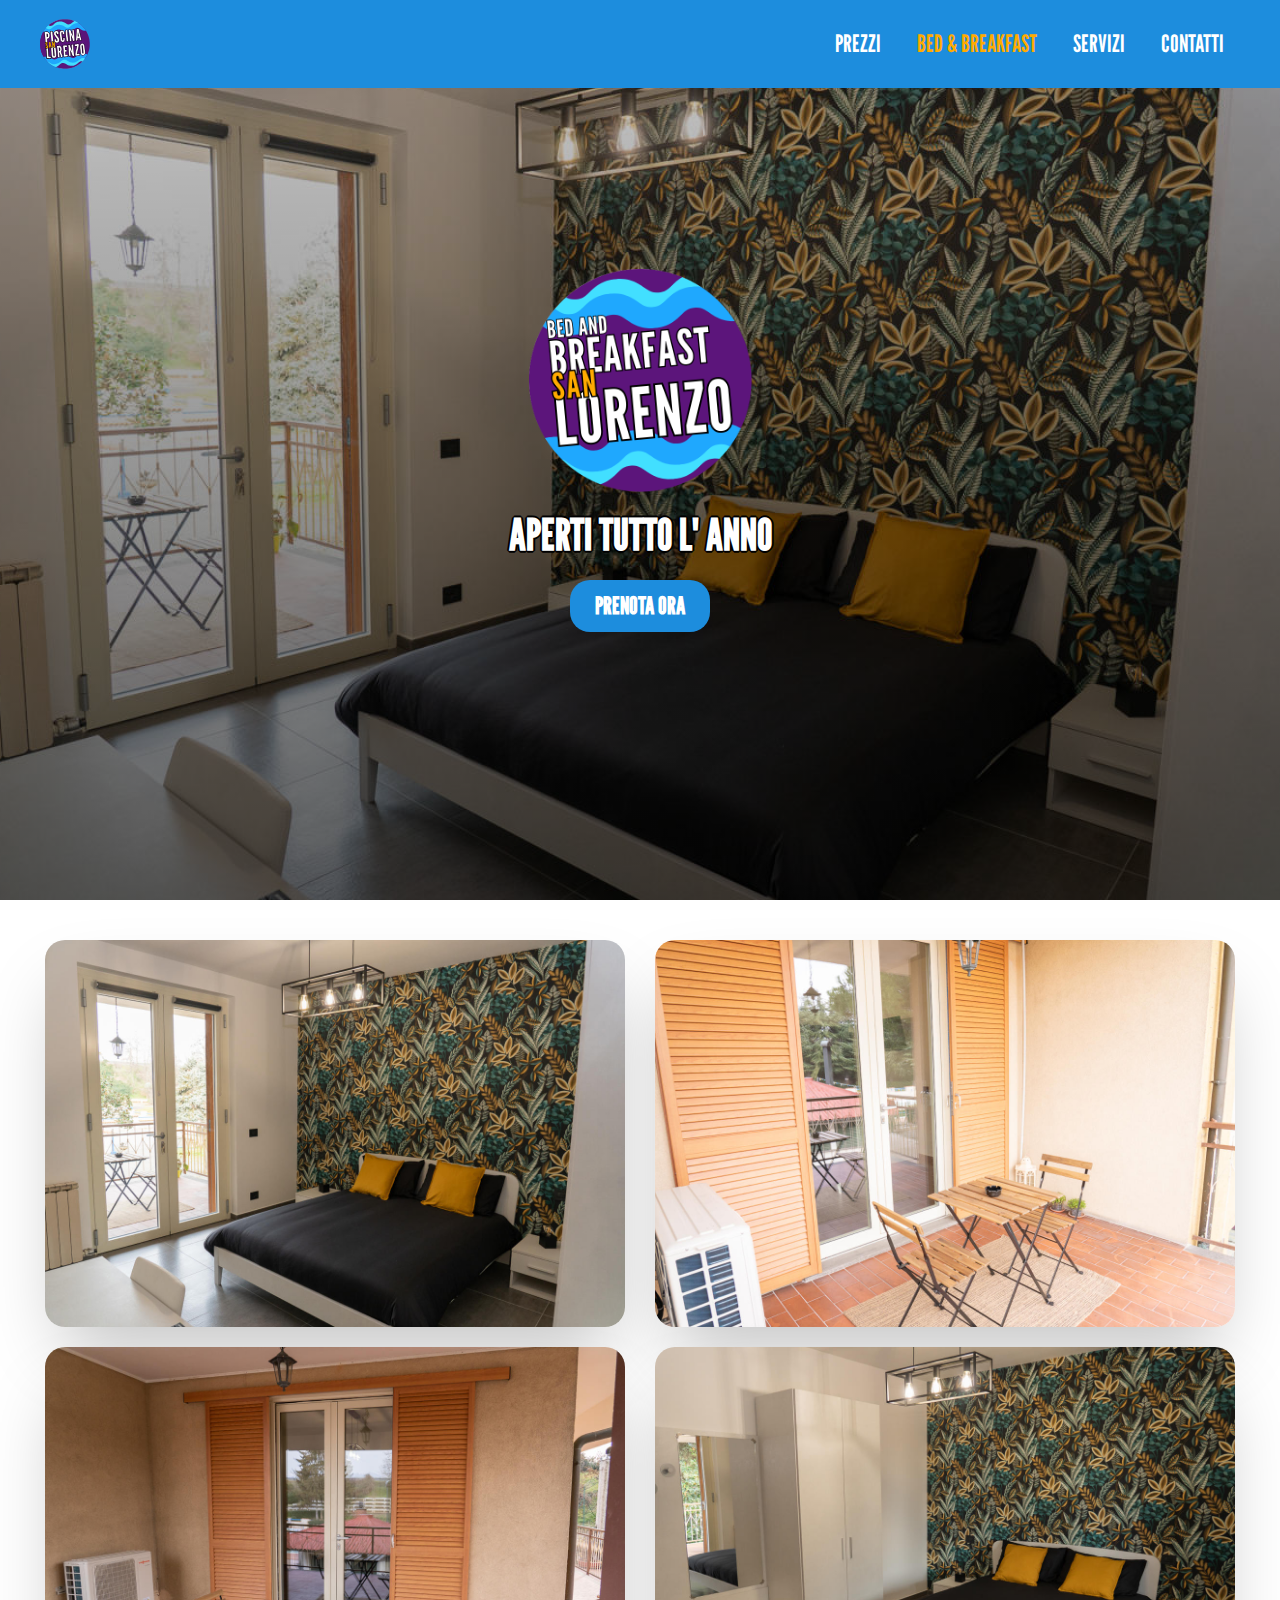
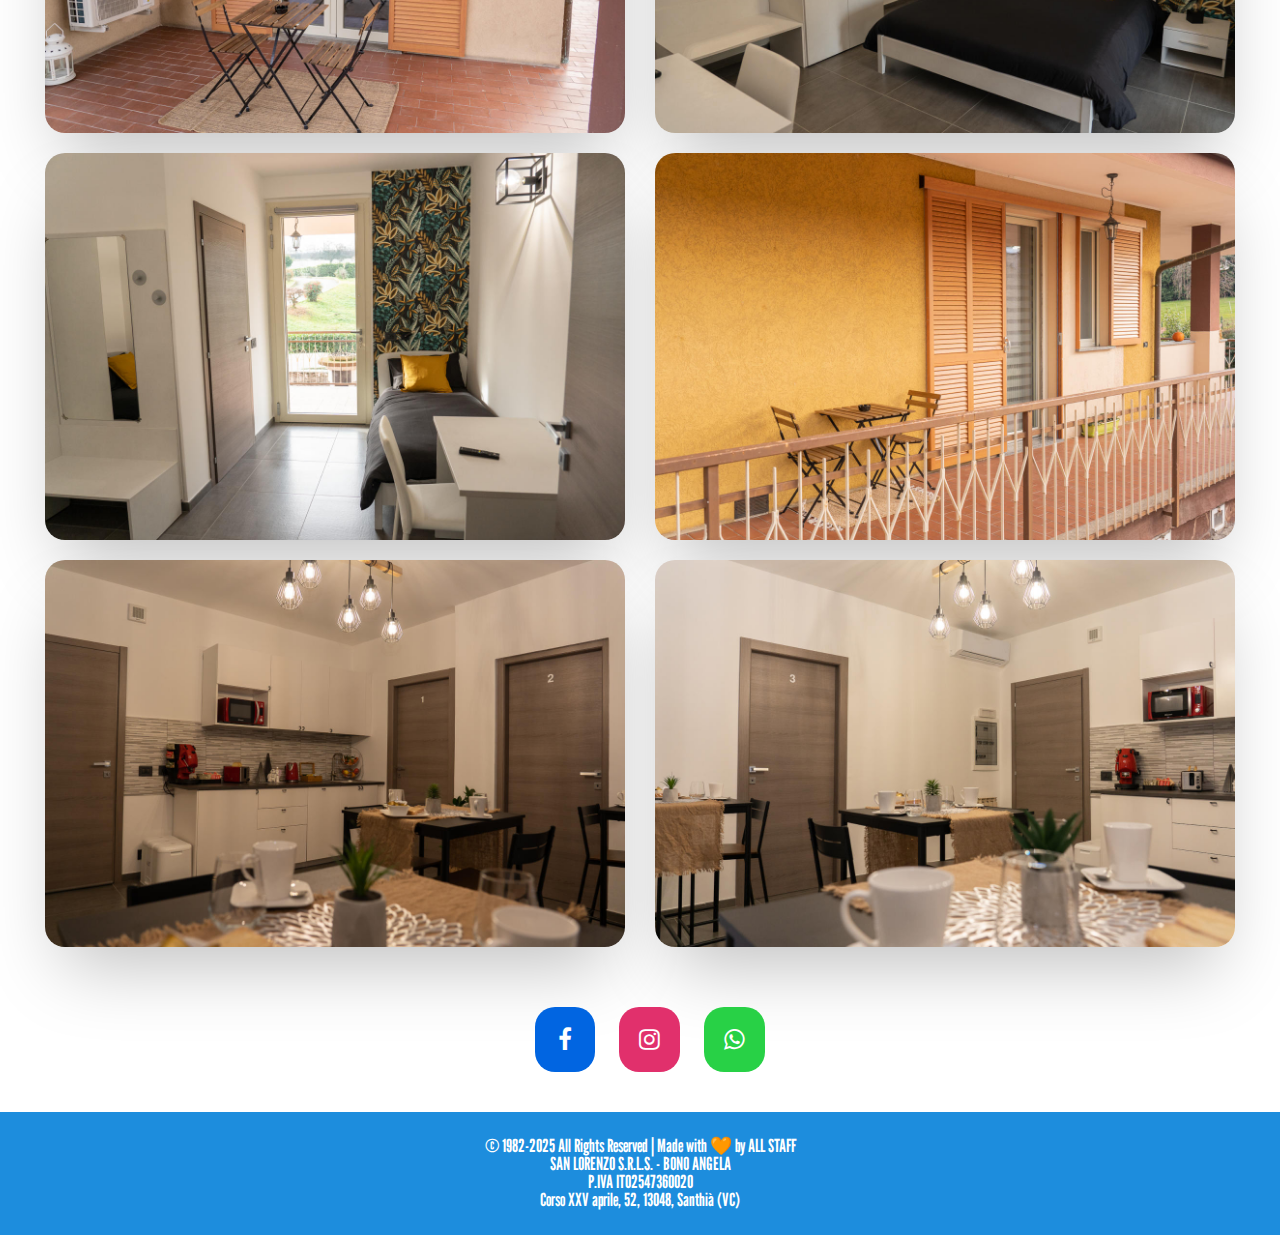
==== commit 7af28669: "Update bnb.html" ====
--- a/page/bnb.html
+++ b/page/bnb.html
@@ -35,7 +35,7 @@
     <div class="cover__content__hero">
       <div class="grid">
         <div class="col-100 text-center">
-          <img src="/website/static/img/logo/Logo_BnB.png" alt="" class="img-res">
+          <img src="/static/img/logo/Logo_BnB.png" alt="" class="img-res">
           <h3>APERTI TUTTO L' ANNO</h3>
           <a href="https://www.bed-and-breakfast.it/it/piemonte/piscina-san-lorenzo-santhia/58315?refresh" class="button">PRENOTA ORA</a>
         </div>
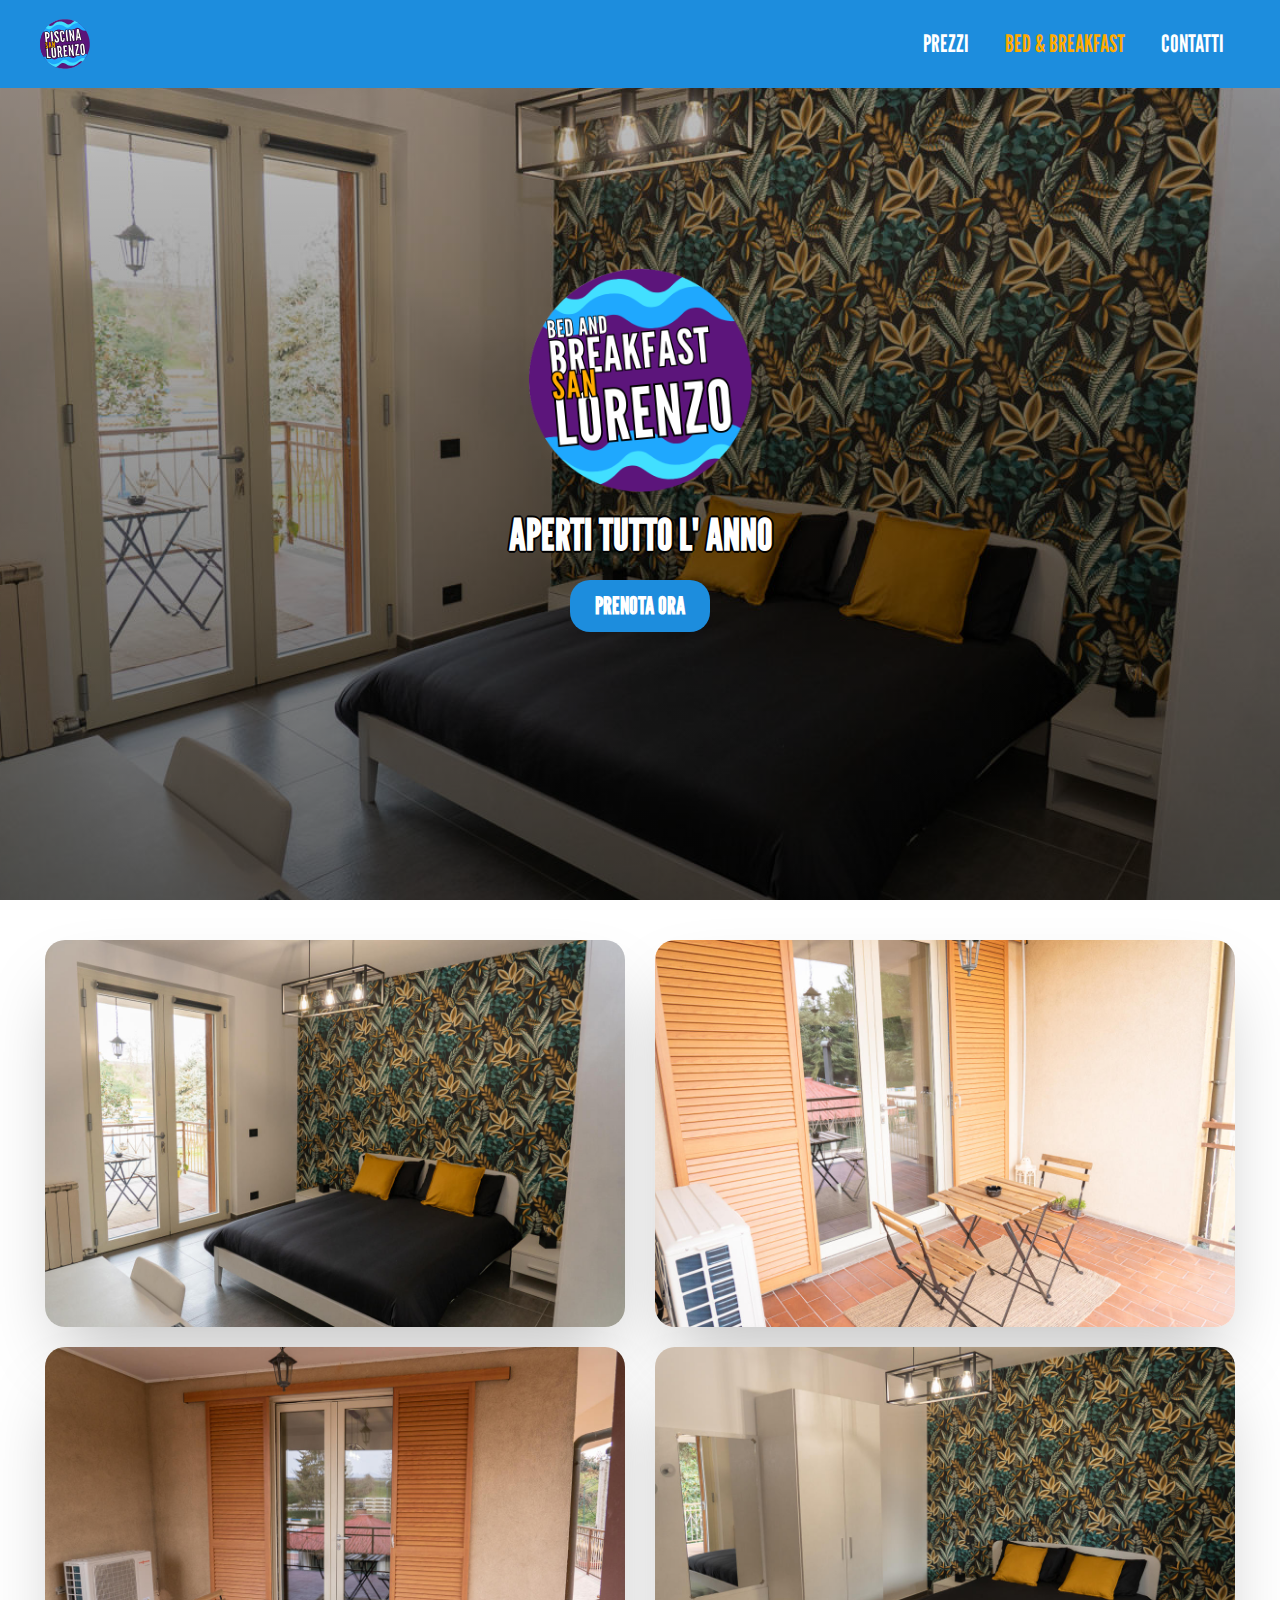
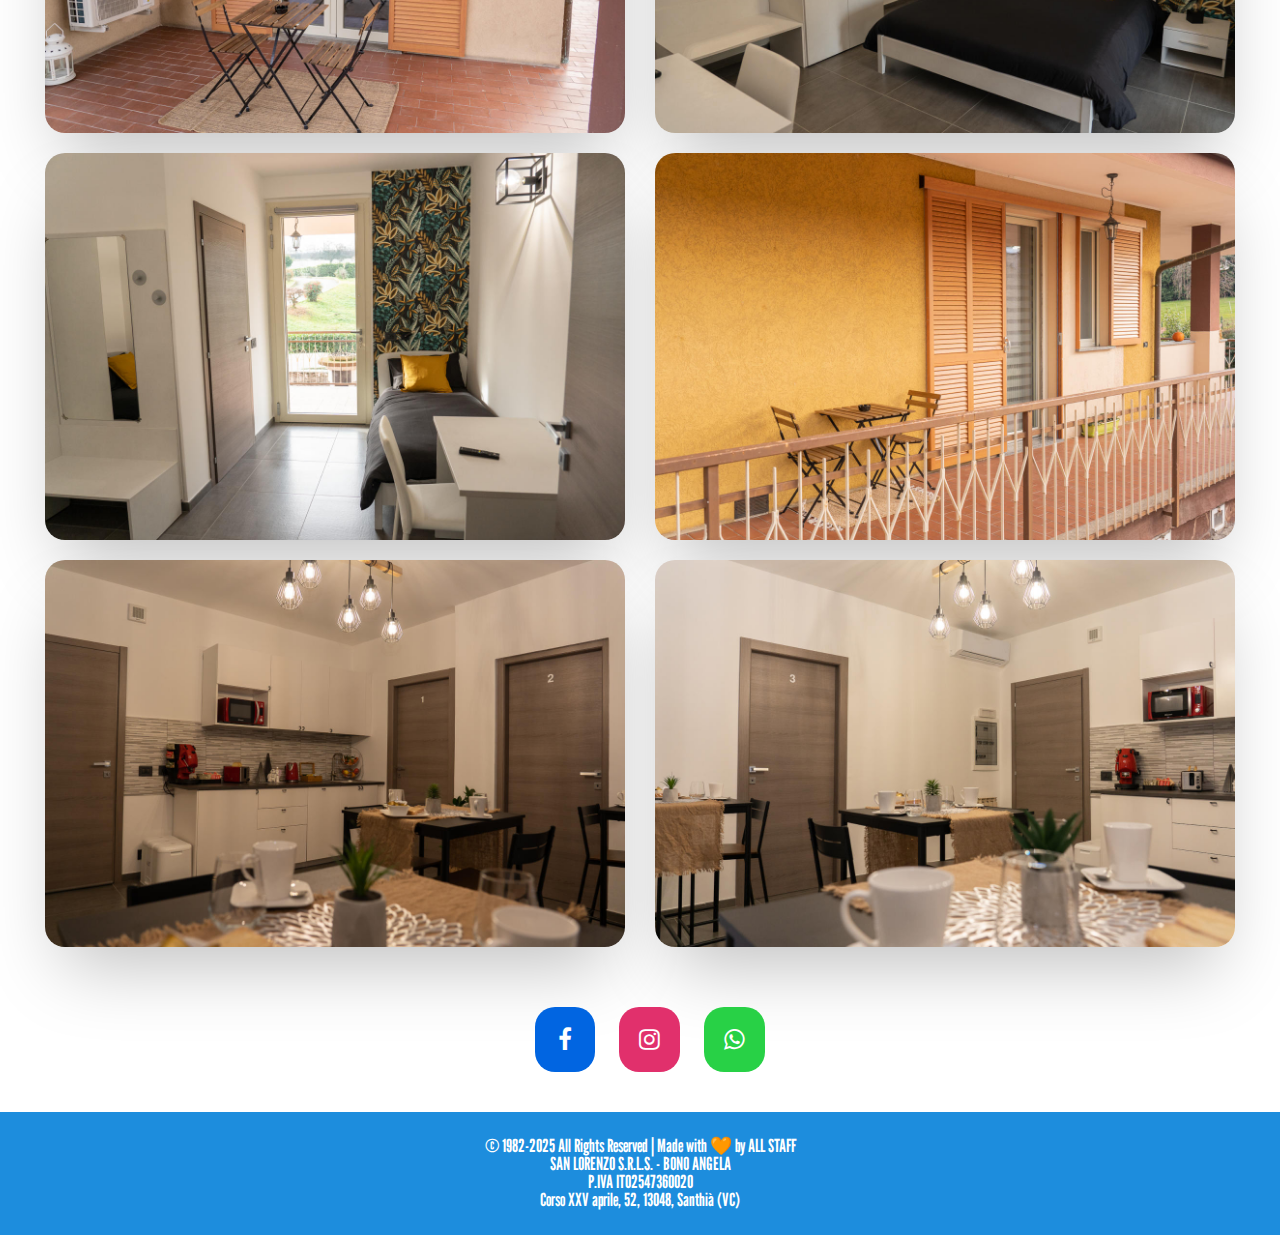
==== commit c774ca9d: "Update bnb.html" ====
--- a/page/bnb.html
+++ b/page/bnb.html
@@ -13,7 +13,7 @@
 <body>
   <header class="header">
     <div class="header__content">
-      <a class="header__logo" href="/index.html">
+      <a class="header__logo" href="/">
         <img src="/static/img/Logo.svg" alt=" PISCINA SAN LORENZO">  
       </a>
       <div class="header__quick">
@@ -25,7 +25,6 @@
       <ul class="header__menu">
         <li><a href="/page/prezzi.html">PREZZI</a></li>
         <li><a style="color: #FFAB00ff;"href="/page/bnb.html">BED & BREAKFAST</a></li>
-        <li><a href="/page/servizi.html">SERVIZI</a></li>
         <li><a href="/page/contatti.html">CONTATTI</a></li>
       </ul>
     </div>
@@ -37,7 +36,7 @@
         <div class="col-100 text-center">
           <img src="/static/img/logo/Logo_BnB.png" alt="" class="img-res">
           <h3>APERTI TUTTO L' ANNO</h3>
-          <a href="https://www.bed-and-breakfast.it/it/piemonte/piscina-san-lorenzo-santhia/58315?refresh" class="button">PRENOTA ORA</a>
+          <a href="https://booking.ireservation.it/it/piemonte/piscina-san-lorenzo-santhia/58315?hotelid=30324&checkin=2025-01-23&checkout=2025-01-24&ospiti=2&roomid=90430&rateid=base" class="button">PRENOTA ORA</a>
         </div>
       </div>
     </div>
